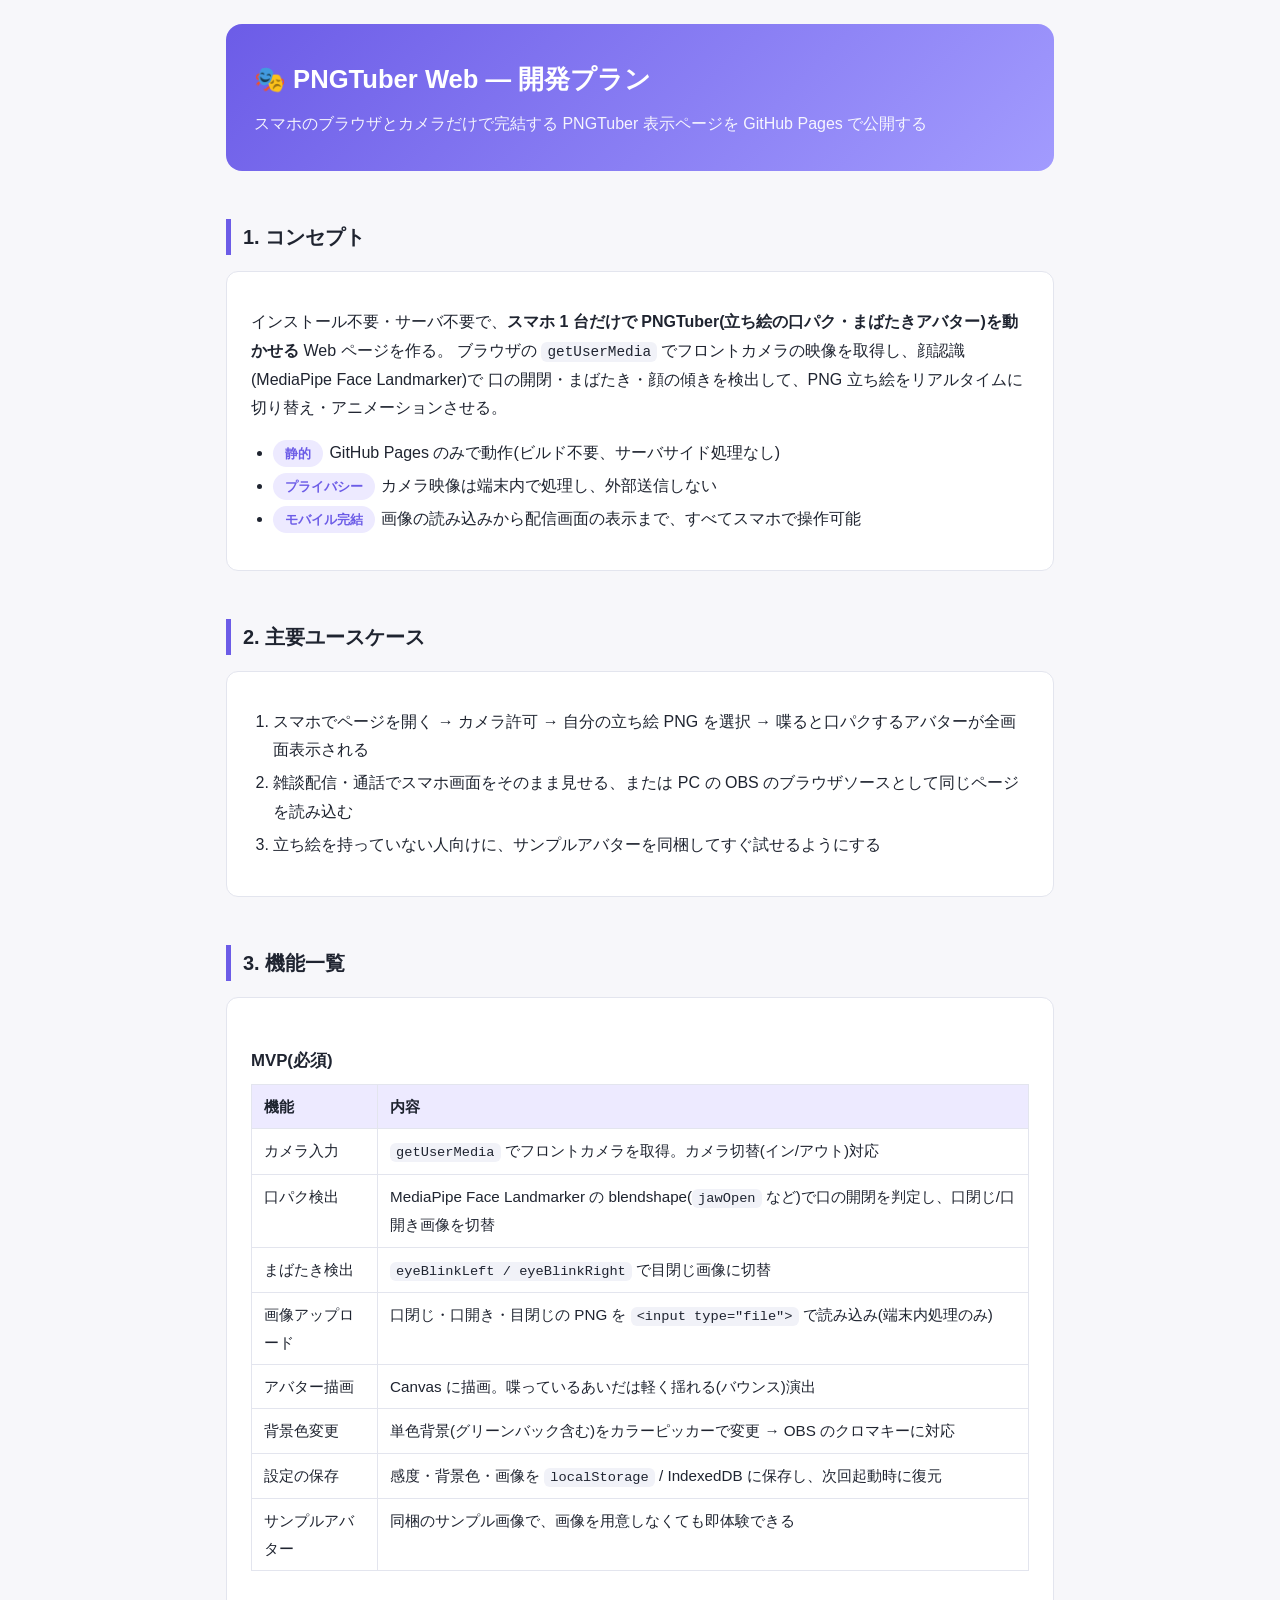
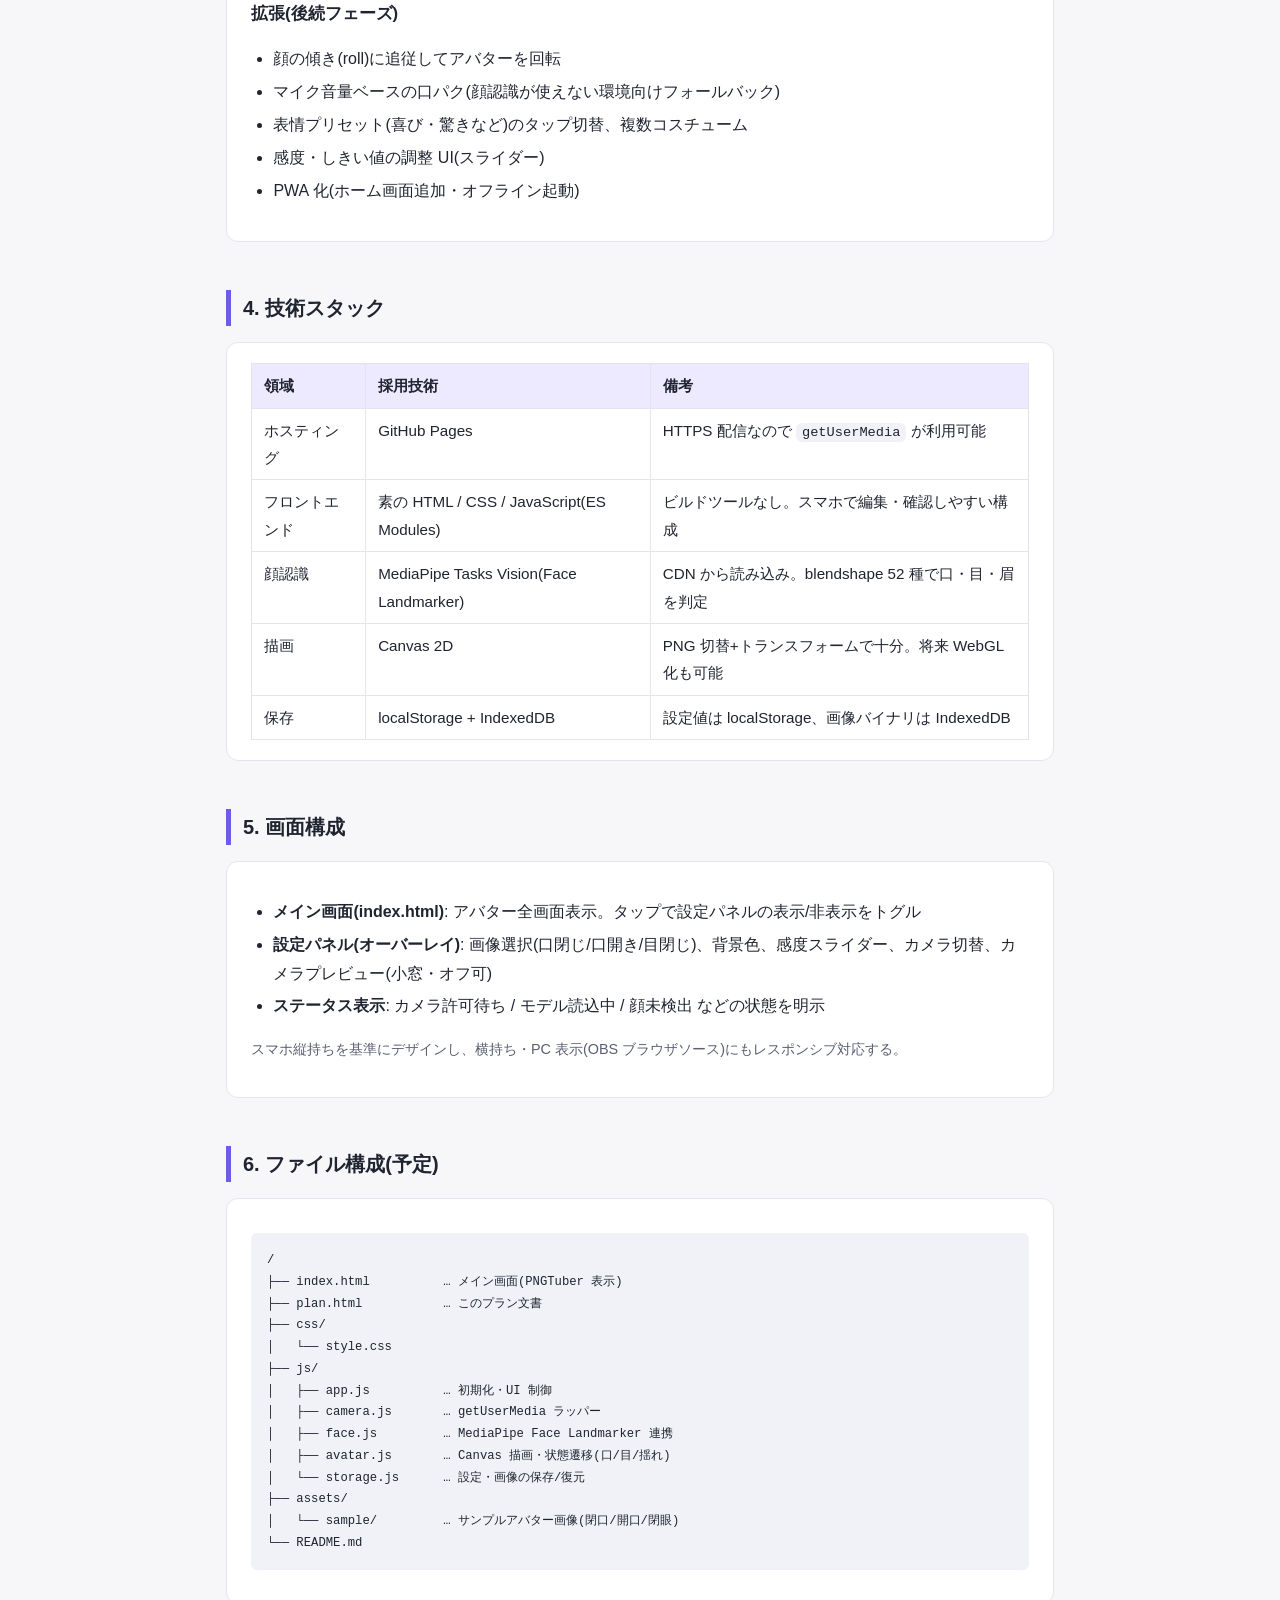
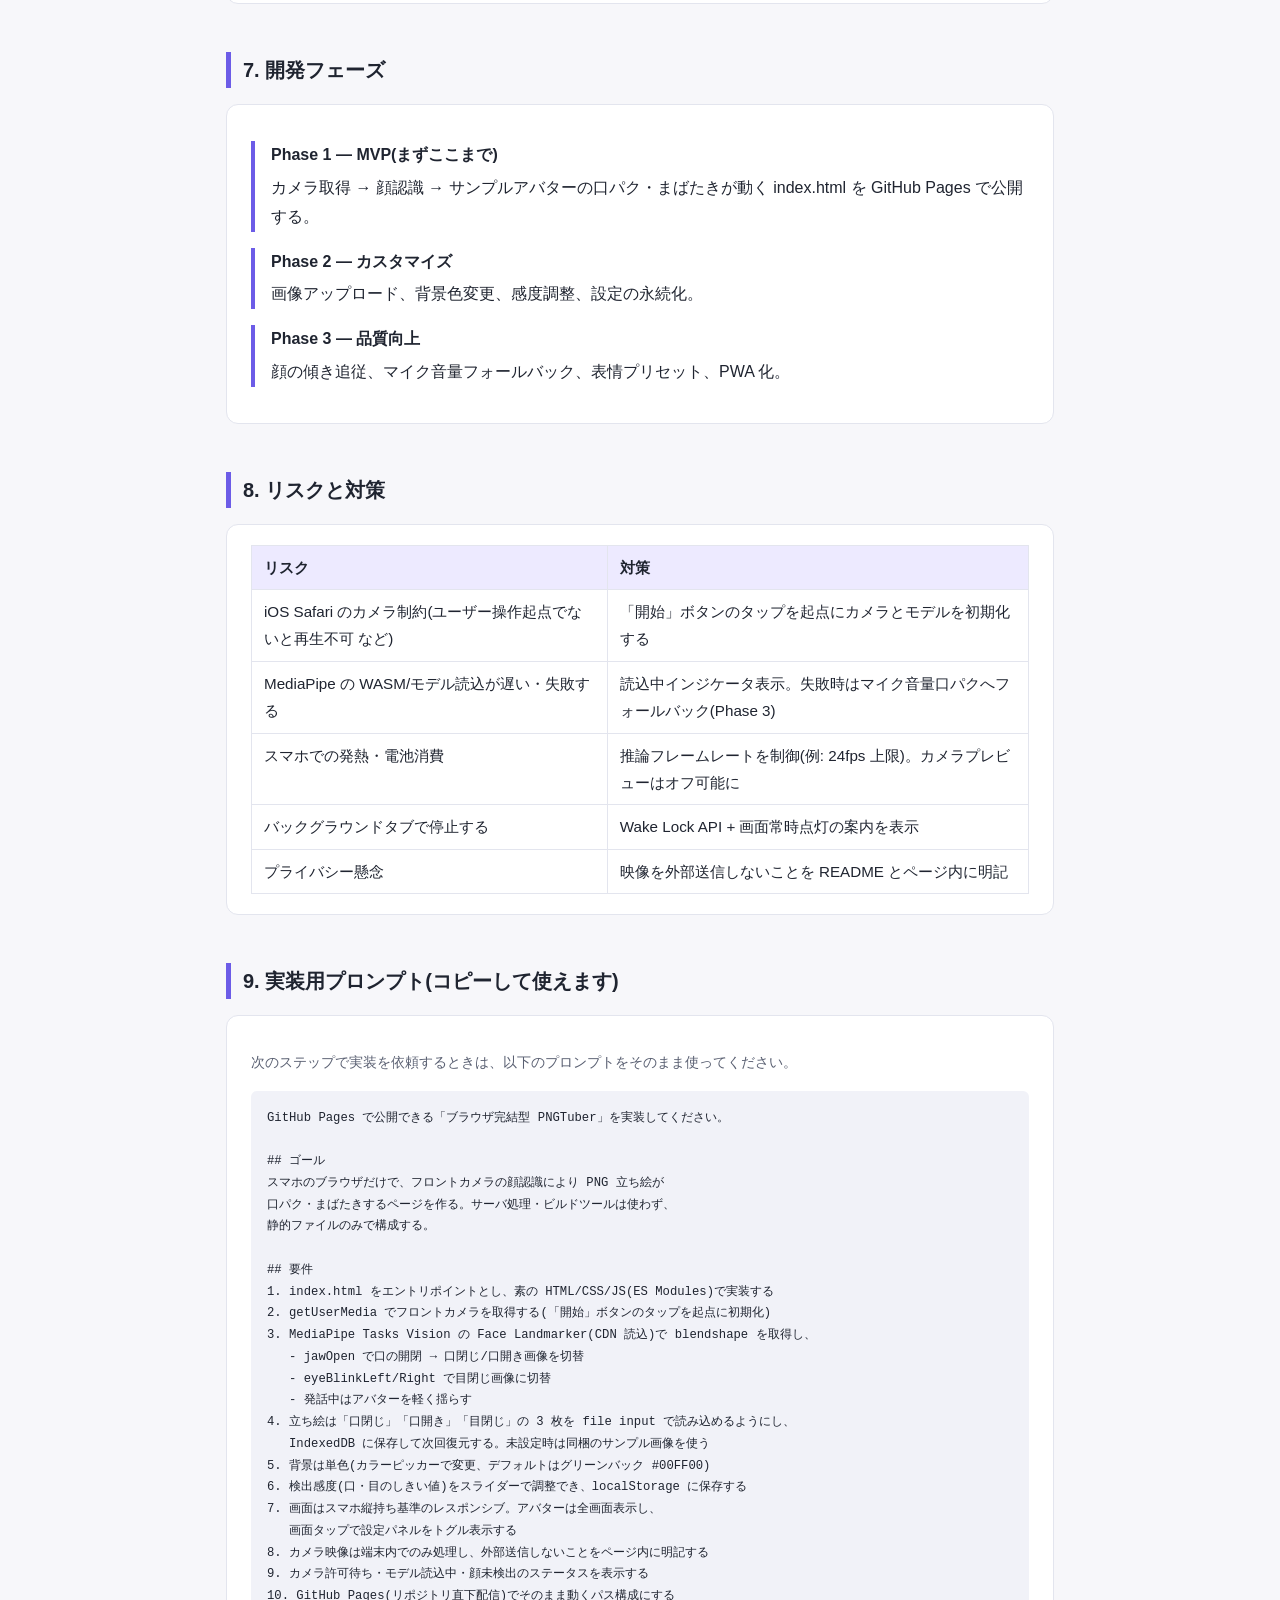
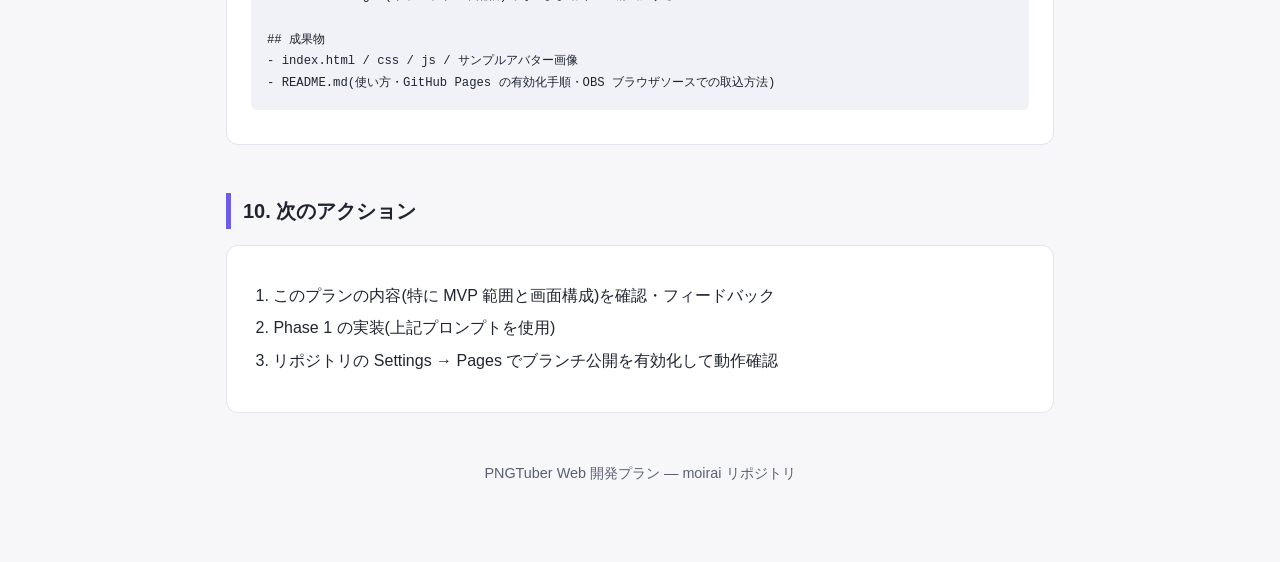
==== plan.html @ 381e3441 "Add development plan for browser-based PNGTuber page スマホのブラウザとカメラだけで動作する PNGTuber を GitHub Pages で 公" ====
<!DOCTYPE html>
<html lang="ja">
<head>
<meta charset="UTF-8">
<meta name="viewport" content="width=device-width, initial-scale=1.0">
<title>PNGTuber Web — 開発プラン</title>
<style>
  :root {
    --bg: #f7f7fa;
    --card: #ffffff;
    --ink: #1f2430;
    --sub: #5a6072;
    --accent: #6c5ce7;
    --accent-soft: #edeaff;
    --border: #e3e5ee;
    --code-bg: #f1f2f8;
  }
  @media (prefers-color-scheme: dark) {
    :root {
      --bg: #14161d;
      --card: #1d2029;
      --ink: #e8eaf2;
      --sub: #a0a6ba;
      --accent: #8f82f5;
      --accent-soft: #2a2745;
      --border: #2c3040;
      --code-bg: #262a38;
    }
  }
  * { box-sizing: border-box; }
  body {
    margin: 0;
    font-family: "Hiragino Kaku Gothic ProN", "Noto Sans JP", "Yu Gothic", sans-serif;
    background: var(--bg);
    color: var(--ink);
    line-height: 1.8;
  }
  .wrap { max-width: 860px; margin: 0 auto; padding: 24px 16px 80px; }
  header.hero {
    background: linear-gradient(135deg, var(--accent), #a29bfe);
    color: #fff;
    border-radius: 16px;
    padding: 32px 28px;
    margin-bottom: 32px;
  }
  header.hero h1 { margin: 0 0 8px; font-size: 1.6rem; }
  header.hero p { margin: 0; opacity: .92; }
  h2 {
    font-size: 1.25rem;
    border-left: 5px solid var(--accent);
    padding-left: 12px;
    margin: 48px 0 16px;
  }
  h3 { font-size: 1.05rem; margin: 28px 0 8px; }
  section.card {
    background: var(--card);
    border: 1px solid var(--border);
    border-radius: 12px;
    padding: 20px 24px;
    margin-bottom: 16px;
  }
  table { width: 100%; border-collapse: collapse; font-size: .95rem; }
  th, td { border: 1px solid var(--border); padding: 8px 12px; text-align: left; vertical-align: top; }
  th { background: var(--accent-soft); }
  .table-scroll { overflow-x: auto; }
  code, pre {
    font-family: "SFMono-Regular", Consolas, Menlo, monospace;
    background: var(--code-bg);
    border-radius: 6px;
  }
  code { padding: 2px 6px; font-size: .9em; }
  pre { padding: 16px; overflow-x: auto; line-height: 1.6; font-size: .85rem; }
  pre code { padding: 0; background: none; }
  ul, ol { padding-left: 1.4em; }
  li { margin: 4px 0; }
  .badge {
    display: inline-block;
    background: var(--accent-soft);
    color: var(--accent);
    border-radius: 999px;
    padding: 2px 12px;
    font-size: .8rem;
    font-weight: bold;
    margin-right: 6px;
  }
  .muted { color: var(--sub); font-size: .9rem; }
  .phase { border-left: 4px solid var(--accent); padding-left: 16px; margin: 16px 0; }
  .phase strong { display: block; margin-bottom: 4px; }
  .tree { white-space: pre; }
</style>
</head>
<body>
<div class="wrap">

<header class="hero">
  <h1>🎭 PNGTuber Web — 開発プラン</h1>
  <p>スマホのブラウザとカメラだけで完結する PNGTuber 表示ページを GitHub Pages で公開する</p>
</header>

<h2>1. コンセプト</h2>
<section class="card">
  <p>
    インストール不要・サーバ不要で、<strong>スマホ 1 台だけで PNGTuber(立ち絵の口パク・まばたきアバター)を動かせる</strong> Web ページを作る。
    ブラウザの <code>getUserMedia</code> でフロントカメラの映像を取得し、顔認識(MediaPipe Face Landmarker)で
    口の開閉・まばたき・顔の傾きを検出して、PNG 立ち絵をリアルタイムに切り替え・アニメーションさせる。
  </p>
  <ul>
    <li><span class="badge">静的</span>GitHub Pages のみで動作(ビルド不要、サーバサイド処理なし)</li>
    <li><span class="badge">プライバシー</span>カメラ映像は端末内で処理し、外部送信しない</li>
    <li><span class="badge">モバイル完結</span>画像の読み込みから配信画面の表示まで、すべてスマホで操作可能</li>
  </ul>
</section>

<h2>2. 主要ユースケース</h2>
<section class="card">
  <ol>
    <li>スマホでページを開く → カメラ許可 → 自分の立ち絵 PNG を選択 → 喋ると口パクするアバターが全画面表示される</li>
    <li>雑談配信・通話でスマホ画面をそのまま見せる、または PC の OBS のブラウザソースとして同じページを読み込む</li>
    <li>立ち絵を持っていない人向けに、サンプルアバターを同梱してすぐ試せるようにする</li>
  </ol>
</section>

<h2>3. 機能一覧</h2>
<section class="card">
  <h3>MVP(必須)</h3>
  <div class="table-scroll">
  <table>
    <tr><th>機能</th><th>内容</th></tr>
    <tr><td>カメラ入力</td><td><code>getUserMedia</code> でフロントカメラを取得。カメラ切替(イン/アウト)対応</td></tr>
    <tr><td>口パク検出</td><td>MediaPipe Face Landmarker の blendshape(<code>jawOpen</code> など)で口の開閉を判定し、口閉じ/口開き画像を切替</td></tr>
    <tr><td>まばたき検出</td><td><code>eyeBlinkLeft / eyeBlinkRight</code> で目閉じ画像に切替</td></tr>
    <tr><td>画像アップロード</td><td>口閉じ・口開き・目閉じの PNG を <code>&lt;input type="file"&gt;</code> で読み込み(端末内処理のみ)</td></tr>
    <tr><td>アバター描画</td><td>Canvas に描画。喋っているあいだは軽く揺れる(バウンス)演出</td></tr>
    <tr><td>背景色変更</td><td>単色背景(グリーンバック含む)をカラーピッカーで変更 → OBS のクロマキーに対応</td></tr>
    <tr><td>設定の保存</td><td>感度・背景色・画像を <code>localStorage</code> / IndexedDB に保存し、次回起動時に復元</td></tr>
    <tr><td>サンプルアバター</td><td>同梱のサンプル画像で、画像を用意しなくても即体験できる</td></tr>
  </table>
  </div>

  <h3>拡張(後続フェーズ)</h3>
  <ul>
    <li>顔の傾き(roll)に追従してアバターを回転</li>
    <li>マイク音量ベースの口パク(顔認識が使えない環境向けフォールバック)</li>
    <li>表情プリセット(喜び・驚きなど)のタップ切替、複数コスチューム</li>
    <li>感度・しきい値の調整 UI(スライダー)</li>
    <li>PWA 化(ホーム画面追加・オフライン起動)</li>
  </ul>
</section>

<h2>4. 技術スタック</h2>
<section class="card">
  <div class="table-scroll">
  <table>
    <tr><th>領域</th><th>採用技術</th><th>備考</th></tr>
    <tr><td>ホスティング</td><td>GitHub Pages</td><td>HTTPS 配信なので <code>getUserMedia</code> が利用可能</td></tr>
    <tr><td>フロントエンド</td><td>素の HTML / CSS / JavaScript(ES Modules)</td><td>ビルドツールなし。スマホで編集・確認しやすい構成</td></tr>
    <tr><td>顔認識</td><td>MediaPipe Tasks Vision(Face Landmarker)</td><td>CDN から読み込み。blendshape 52 種で口・目・眉を判定</td></tr>
    <tr><td>描画</td><td>Canvas 2D</td><td>PNG 切替+トランスフォームで十分。将来 WebGL 化も可能</td></tr>
    <tr><td>保存</td><td>localStorage + IndexedDB</td><td>設定値は localStorage、画像バイナリは IndexedDB</td></tr>
  </table>
  </div>
</section>

<h2>5. 画面構成</h2>
<section class="card">
  <ul>
    <li><strong>メイン画面(index.html)</strong>: アバター全画面表示。タップで設定パネルの表示/非表示をトグル</li>
    <li><strong>設定パネル(オーバーレイ)</strong>: 画像選択(口閉じ/口開き/目閉じ)、背景色、感度スライダー、カメラ切替、カメラプレビュー(小窓・オフ可)</li>
    <li><strong>ステータス表示</strong>: カメラ許可待ち / モデル読込中 / 顔未検出 などの状態を明示</li>
  </ul>
  <p class="muted">スマホ縦持ちを基準にデザインし、横持ち・PC 表示(OBS ブラウザソース)にもレスポンシブ対応する。</p>
</section>

<h2>6. ファイル構成(予定)</h2>
<section class="card">
  <pre class="tree"><code>/
├── index.html          … メイン画面(PNGTuber 表示)
├── plan.html           … このプラン文書
├── css/
│   └── style.css
├── js/
│   ├── app.js          … 初期化・UI 制御
│   ├── camera.js       … getUserMedia ラッパー
│   ├── face.js         … MediaPipe Face Landmarker 連携
│   ├── avatar.js       … Canvas 描画・状態遷移(口/目/揺れ)
│   └── storage.js      … 設定・画像の保存/復元
├── assets/
│   └── sample/         … サンプルアバター画像(閉口/開口/閉眼)
└── README.md
</code></pre>
</section>

<h2>7. 開発フェーズ</h2>
<section class="card">
  <div class="phase">
    <strong>Phase 1 — MVP(まずここまで)</strong>
    カメラ取得 → 顔認識 → サンプルアバターの口パク・まばたきが動く index.html を GitHub Pages で公開する。
  </div>
  <div class="phase">
    <strong>Phase 2 — カスタマイズ</strong>
    画像アップロード、背景色変更、感度調整、設定の永続化。
  </div>
  <div class="phase">
    <strong>Phase 3 — 品質向上</strong>
    顔の傾き追従、マイク音量フォールバック、表情プリセット、PWA 化。
  </div>
</section>

<h2>8. リスクと対策</h2>
<section class="card">
  <div class="table-scroll">
  <table>
    <tr><th>リスク</th><th>対策</th></tr>
    <tr><td>iOS Safari のカメラ制約(ユーザー操作起点でないと再生不可 など)</td><td>「開始」ボタンのタップを起点にカメラとモデルを初期化する</td></tr>
    <tr><td>MediaPipe の WASM/モデル読込が遅い・失敗する</td><td>読込中インジケータ表示。失敗時はマイク音量口パクへフォールバック(Phase 3)</td></tr>
    <tr><td>スマホでの発熱・電池消費</td><td>推論フレームレートを制御(例: 24fps 上限)。カメラプレビューはオフ可能に</td></tr>
    <tr><td>バックグラウンドタブで停止する</td><td>Wake Lock API + 画面常時点灯の案内を表示</td></tr>
    <tr><td>プライバシー懸念</td><td>映像を外部送信しないことを README とページ内に明記</td></tr>
  </table>
  </div>
</section>

<h2>9. 実装用プロンプト(コピーして使えます)</h2>
<section class="card">
  <p class="muted">次のステップで実装を依頼するときは、以下のプロンプトをそのまま使ってください。</p>
  <pre><code>GitHub Pages で公開できる「ブラウザ完結型 PNGTuber」を実装してください。

## ゴール
スマホのブラウザだけで、フロントカメラの顔認識により PNG 立ち絵が
口パク・まばたきするページを作る。サーバ処理・ビルドツールは使わず、
静的ファイルのみで構成する。

## 要件
1. index.html をエントリポイントとし、素の HTML/CSS/JS(ES Modules)で実装する
2. getUserMedia でフロントカメラを取得する(「開始」ボタンのタップを起点に初期化)
3. MediaPipe Tasks Vision の Face Landmarker(CDN 読込)で blendshape を取得し、
   - jawOpen で口の開閉 → 口閉じ/口開き画像を切替
   - eyeBlinkLeft/Right で目閉じ画像に切替
   - 発話中はアバターを軽く揺らす
4. 立ち絵は「口閉じ」「口開き」「目閉じ」の 3 枚を file input で読み込めるようにし、
   IndexedDB に保存して次回復元する。未設定時は同梱のサンプル画像を使う
5. 背景は単色(カラーピッカーで変更、デフォルトはグリーンバック #00FF00)
6. 検出感度(口・目のしきい値)をスライダーで調整でき、localStorage に保存する
7. 画面はスマホ縦持ち基準のレスポンシブ。アバターは全画面表示し、
   画面タップで設定パネルをトグル表示する
8. カメラ映像は端末内でのみ処理し、外部送信しないことをページ内に明記する
9. カメラ許可待ち・モデル読込中・顔未検出のステータスを表示する
10. GitHub Pages(リポジトリ直下配信)でそのまま動くパス構成にする

## 成果物
- index.html / css / js / サンプルアバター画像
- README.md(使い方・GitHub Pages の有効化手順・OBS ブラウザソースでの取込方法)
</code></pre>
</section>

<h2>10. 次のアクション</h2>
<section class="card">
  <ol>
    <li>このプランの内容(特に MVP 範囲と画面構成)を確認・フィードバック</li>
    <li>Phase 1 の実装(上記プロンプトを使用)</li>
    <li>リポジトリの Settings → Pages でブランチ公開を有効化して動作確認</li>
  </ol>
</section>

<footer class="muted" style="margin-top:48px; text-align:center;">
  PNGTuber Web 開発プラン — moirai リポジトリ
</footer>

</div>
</body>
</html>
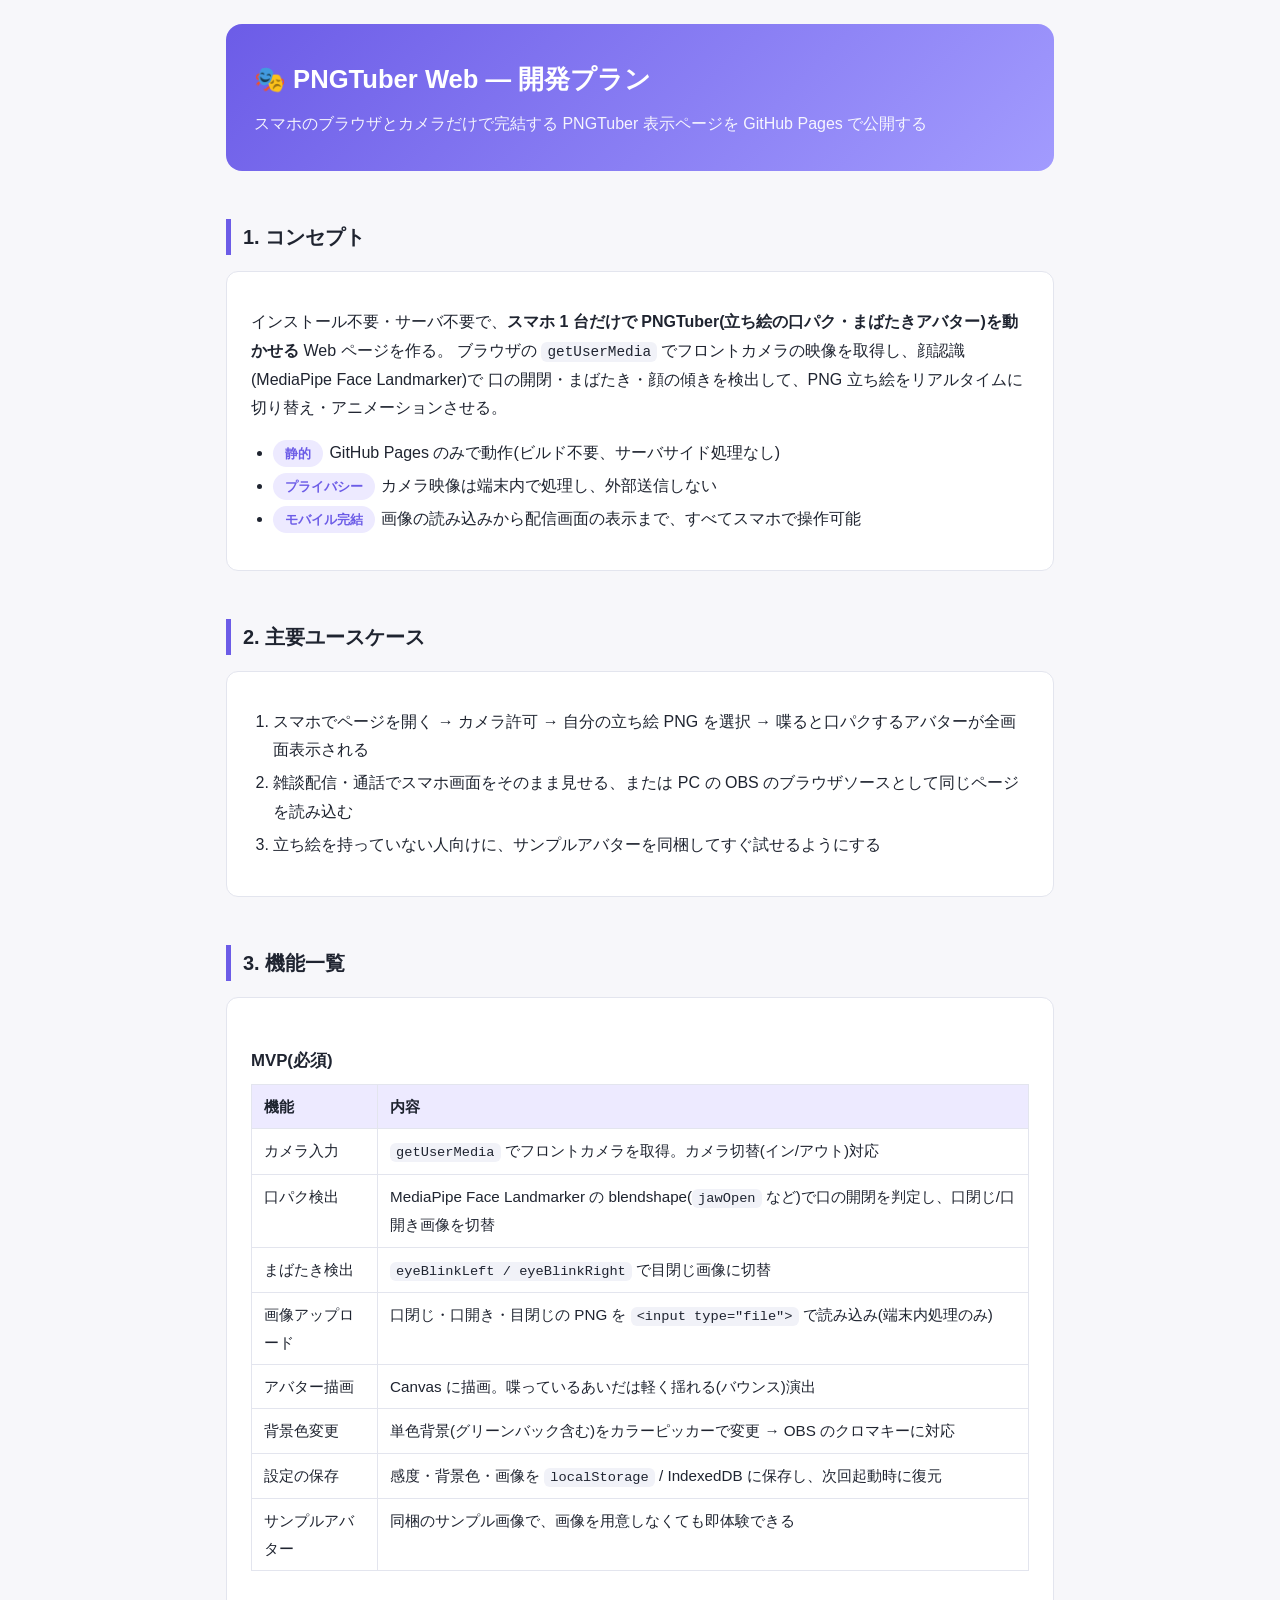
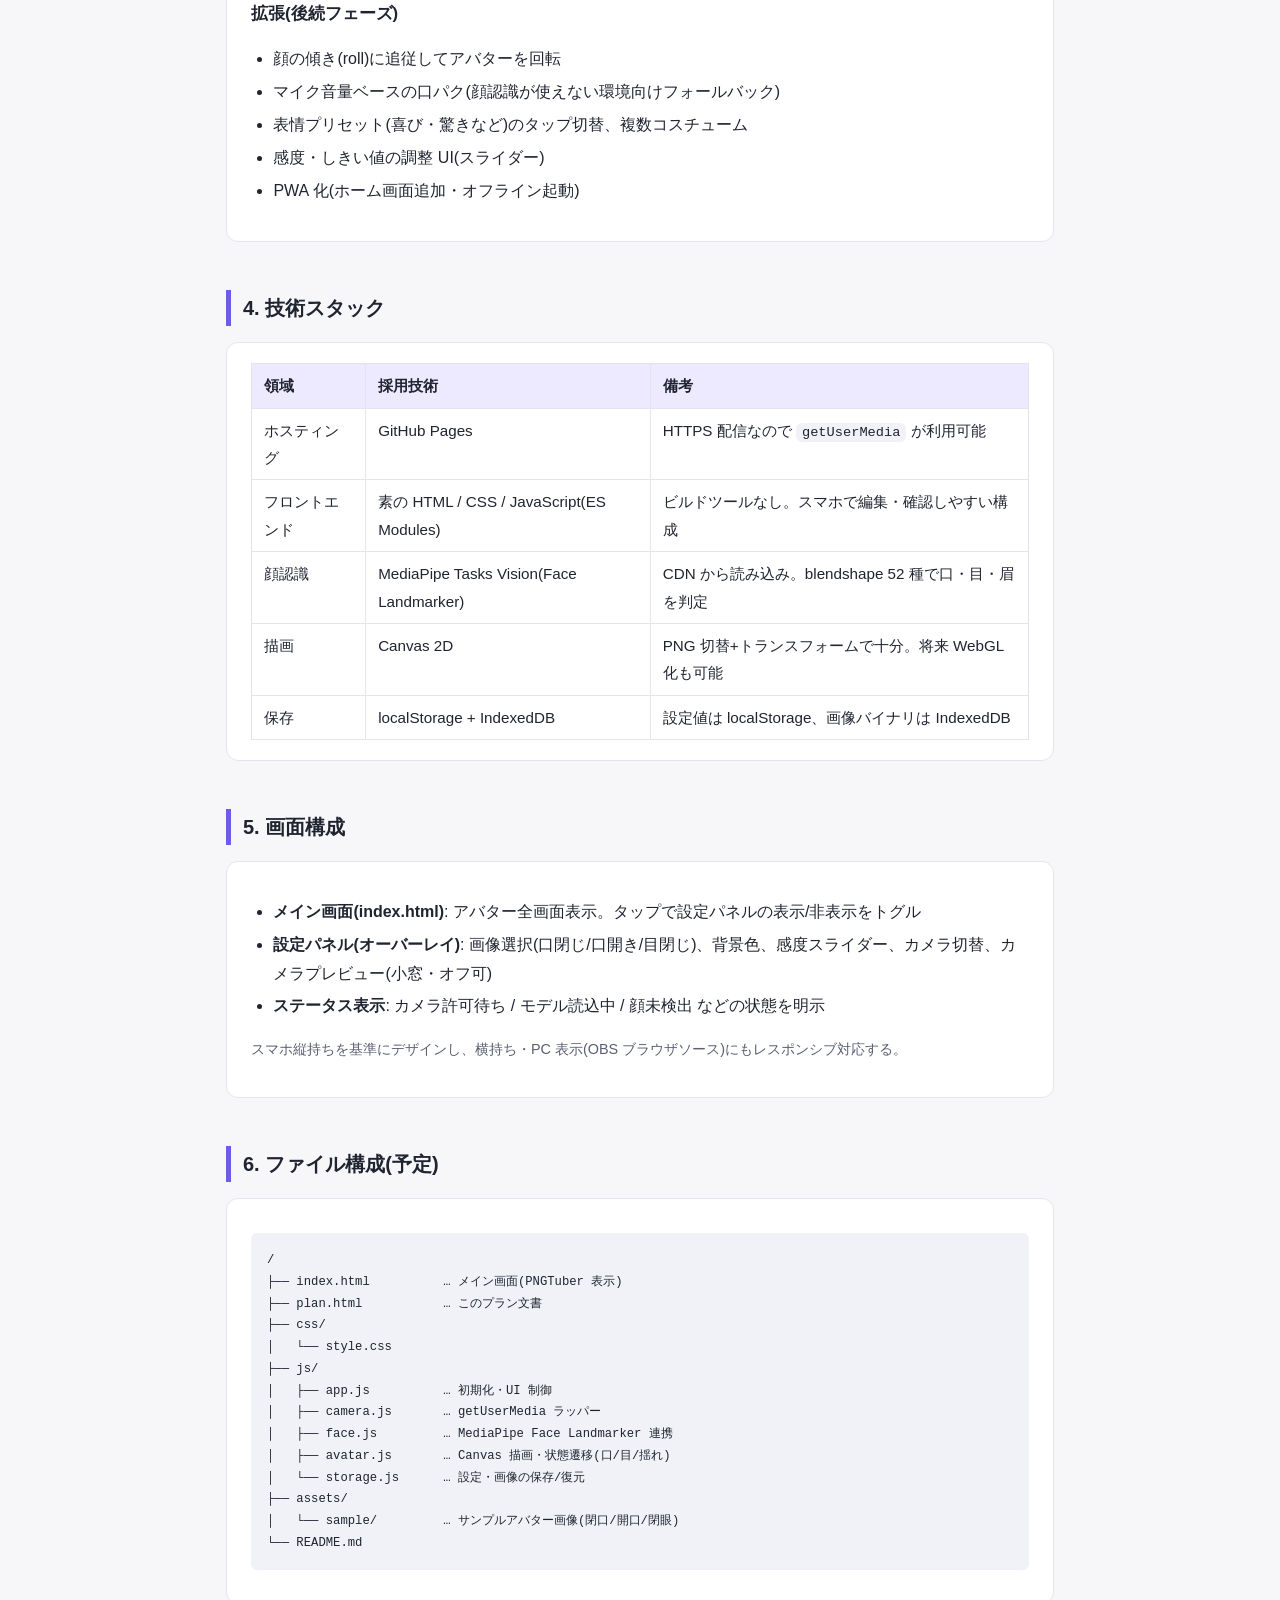
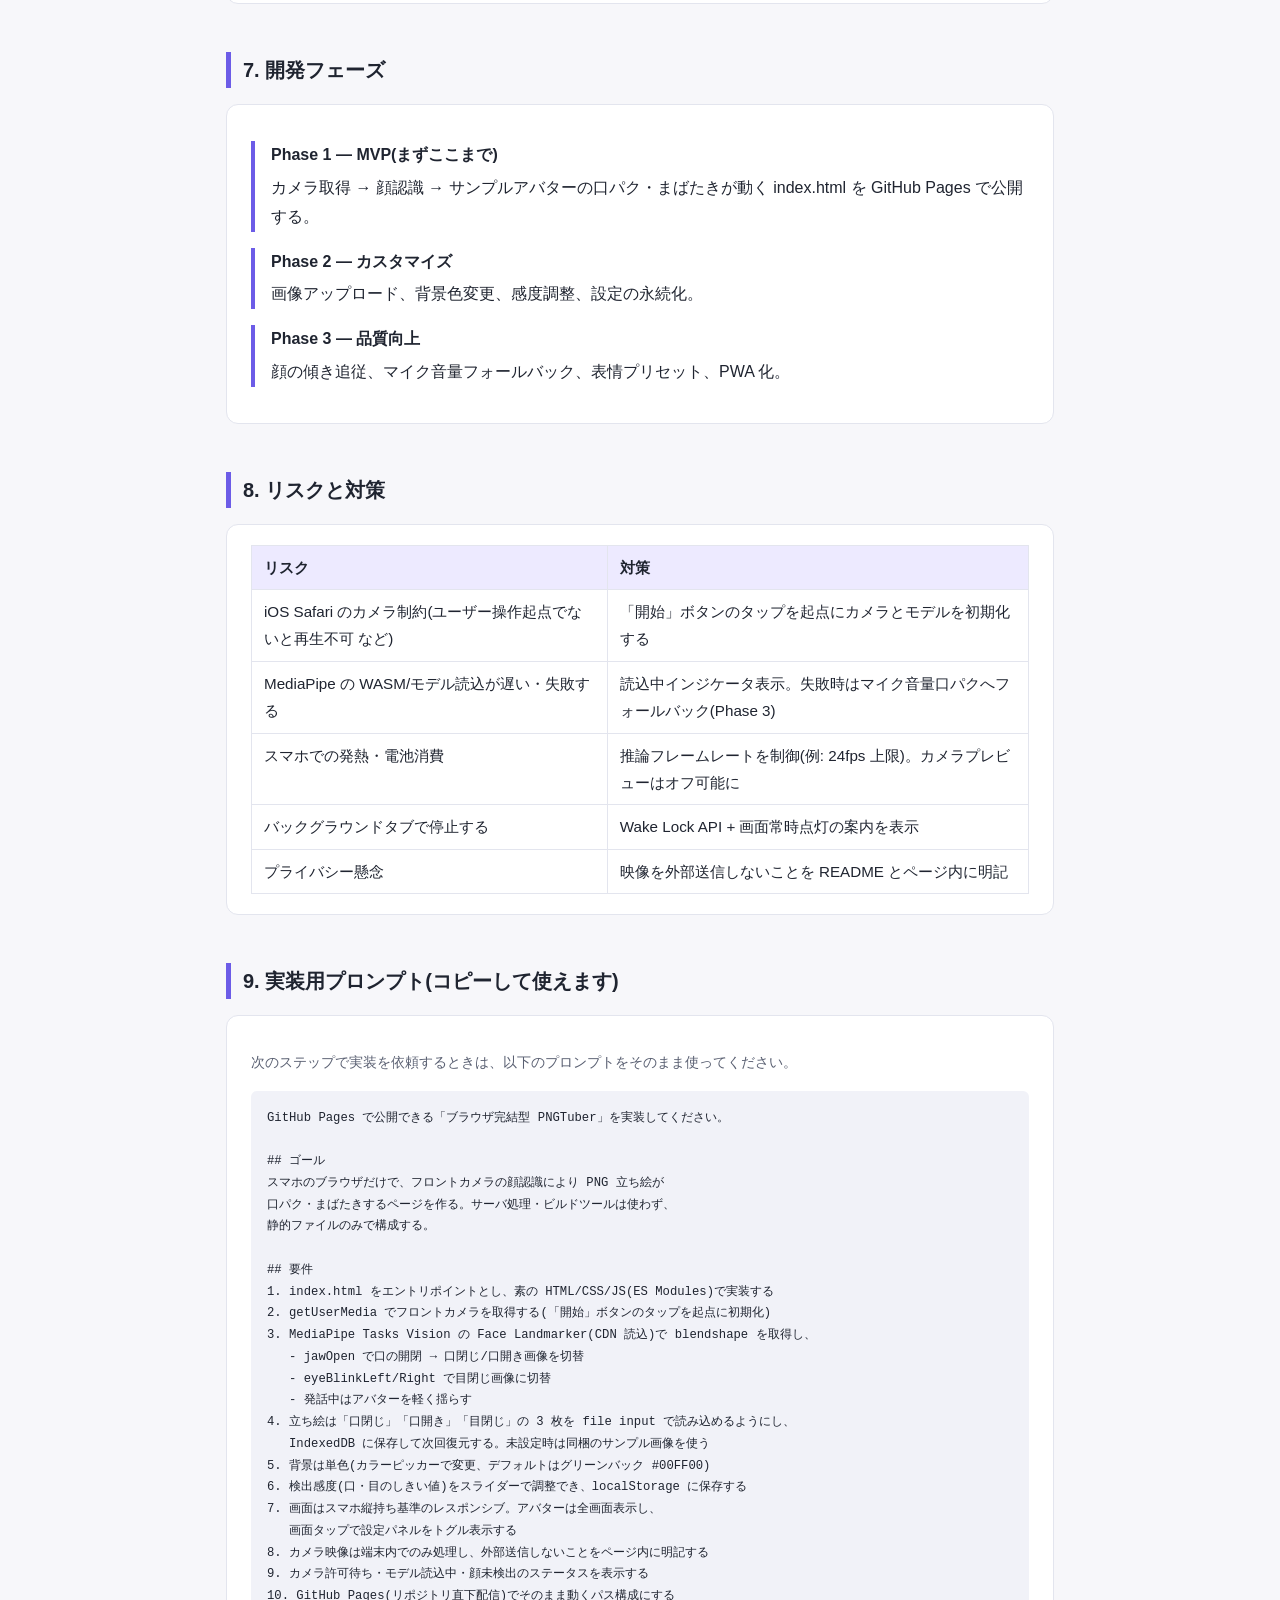
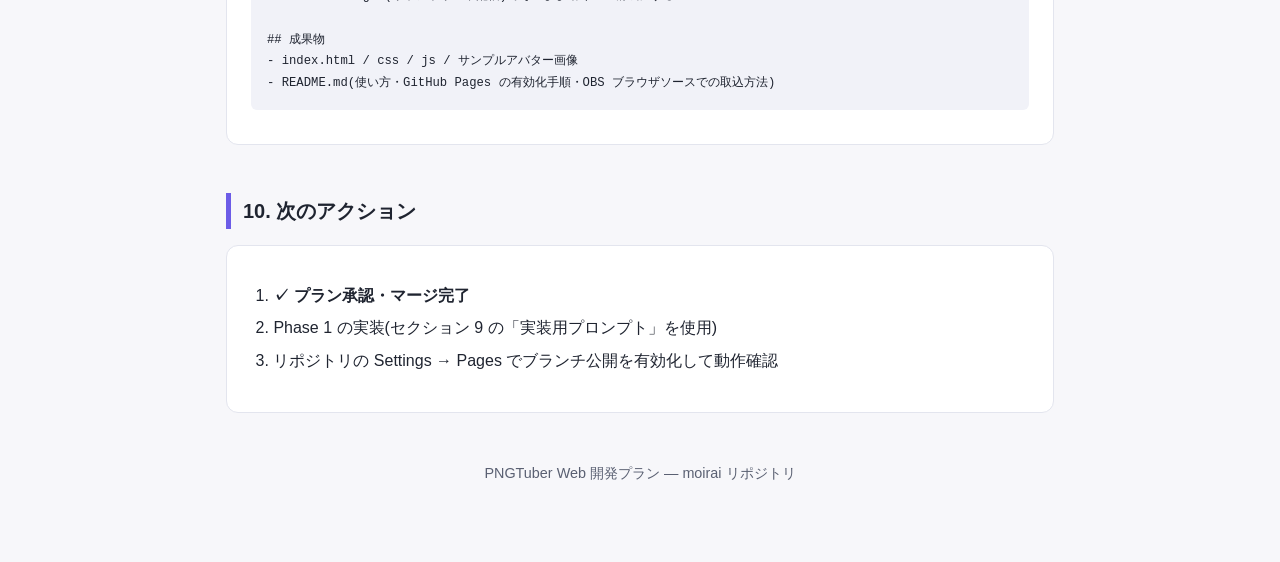
==== commit af9104e0: "Mark plan as approved and merged" ====
--- a/plan.html
+++ b/plan.html
@@ -256,8 +256,8 @@
 <h2>10. 次のアクション</h2>
 <section class="card">
   <ol>
-    <li>このプランの内容(特に MVP 範囲と画面構成)を確認・フィードバック</li>
-    <li>Phase 1 の実装(上記プロンプトを使用)</li>
+    <li><strong>✓ プラン承認・マージ完了</strong></li>
+    <li>Phase 1 の実装(セクション 9 の「実装用プロンプト」を使用)</li>
     <li>リポジトリの Settings → Pages でブランチ公開を有効化して動作確認</li>
   </ol>
 </section>
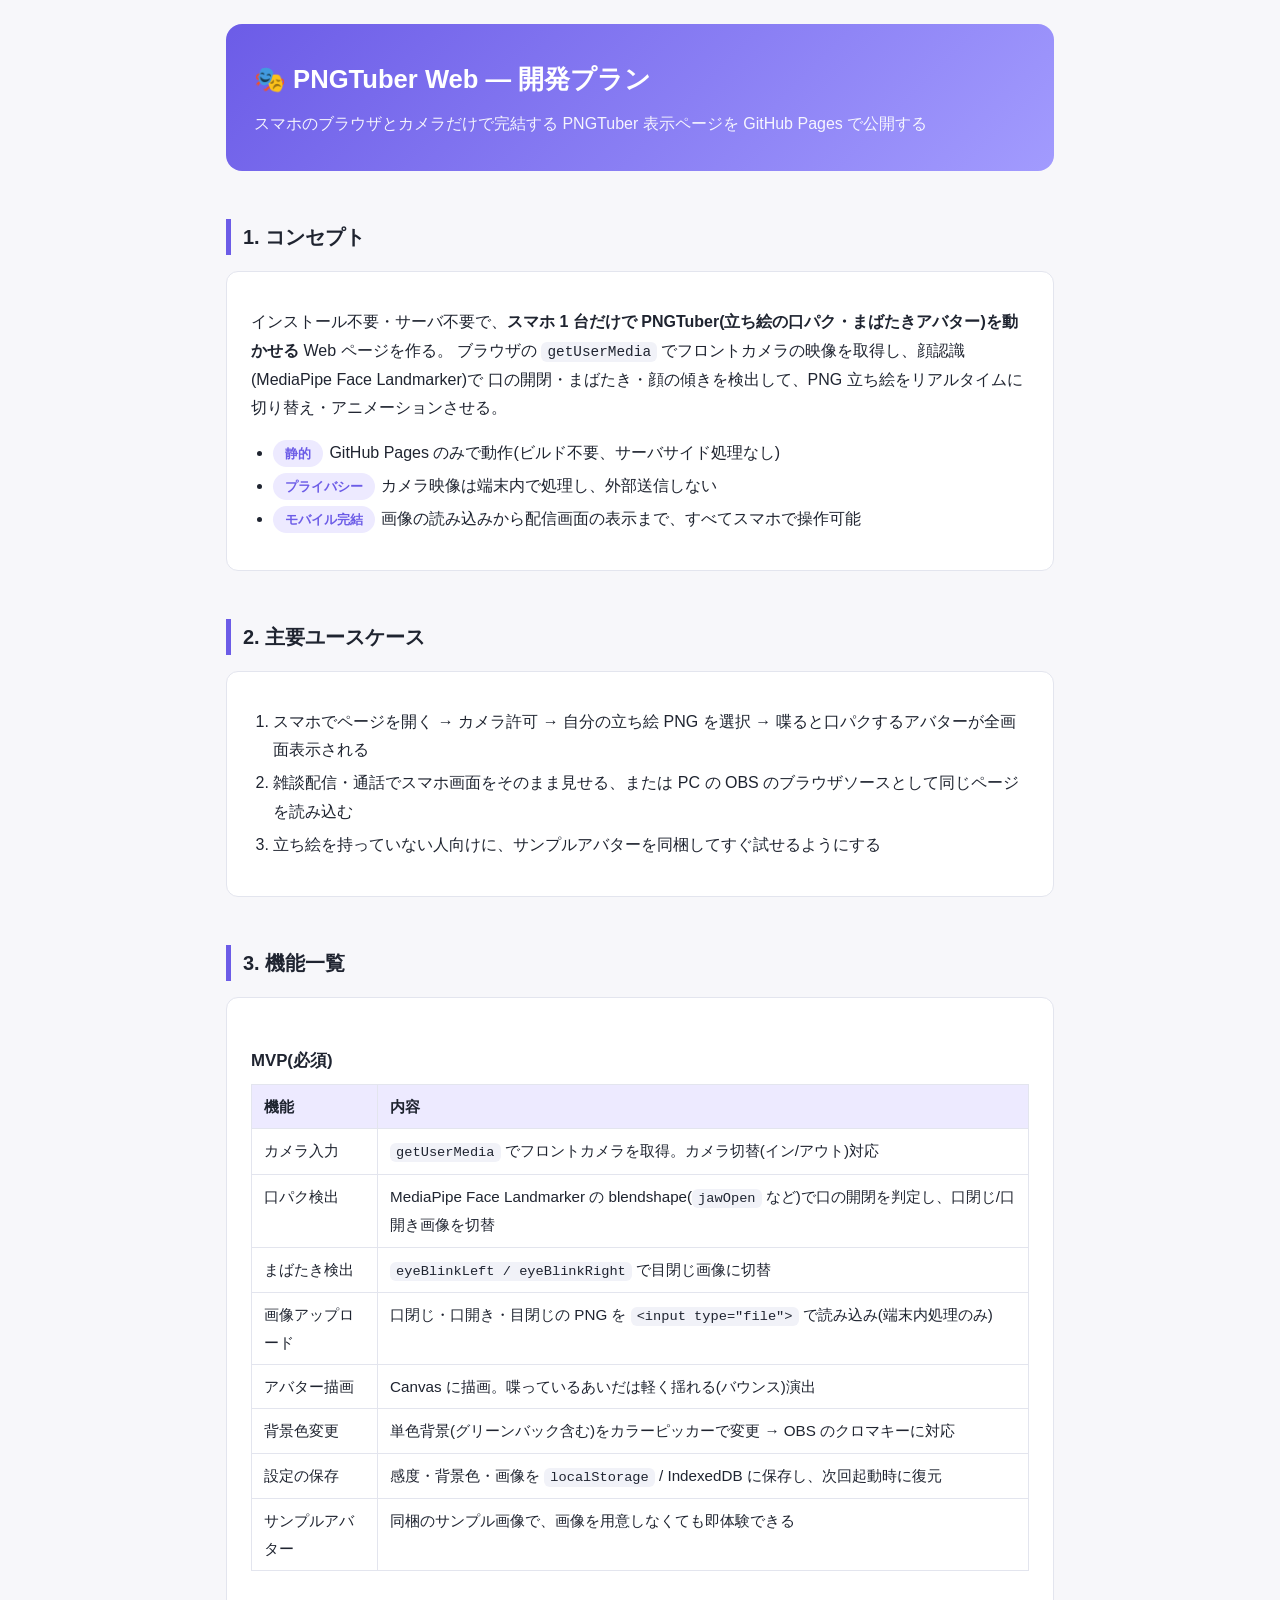
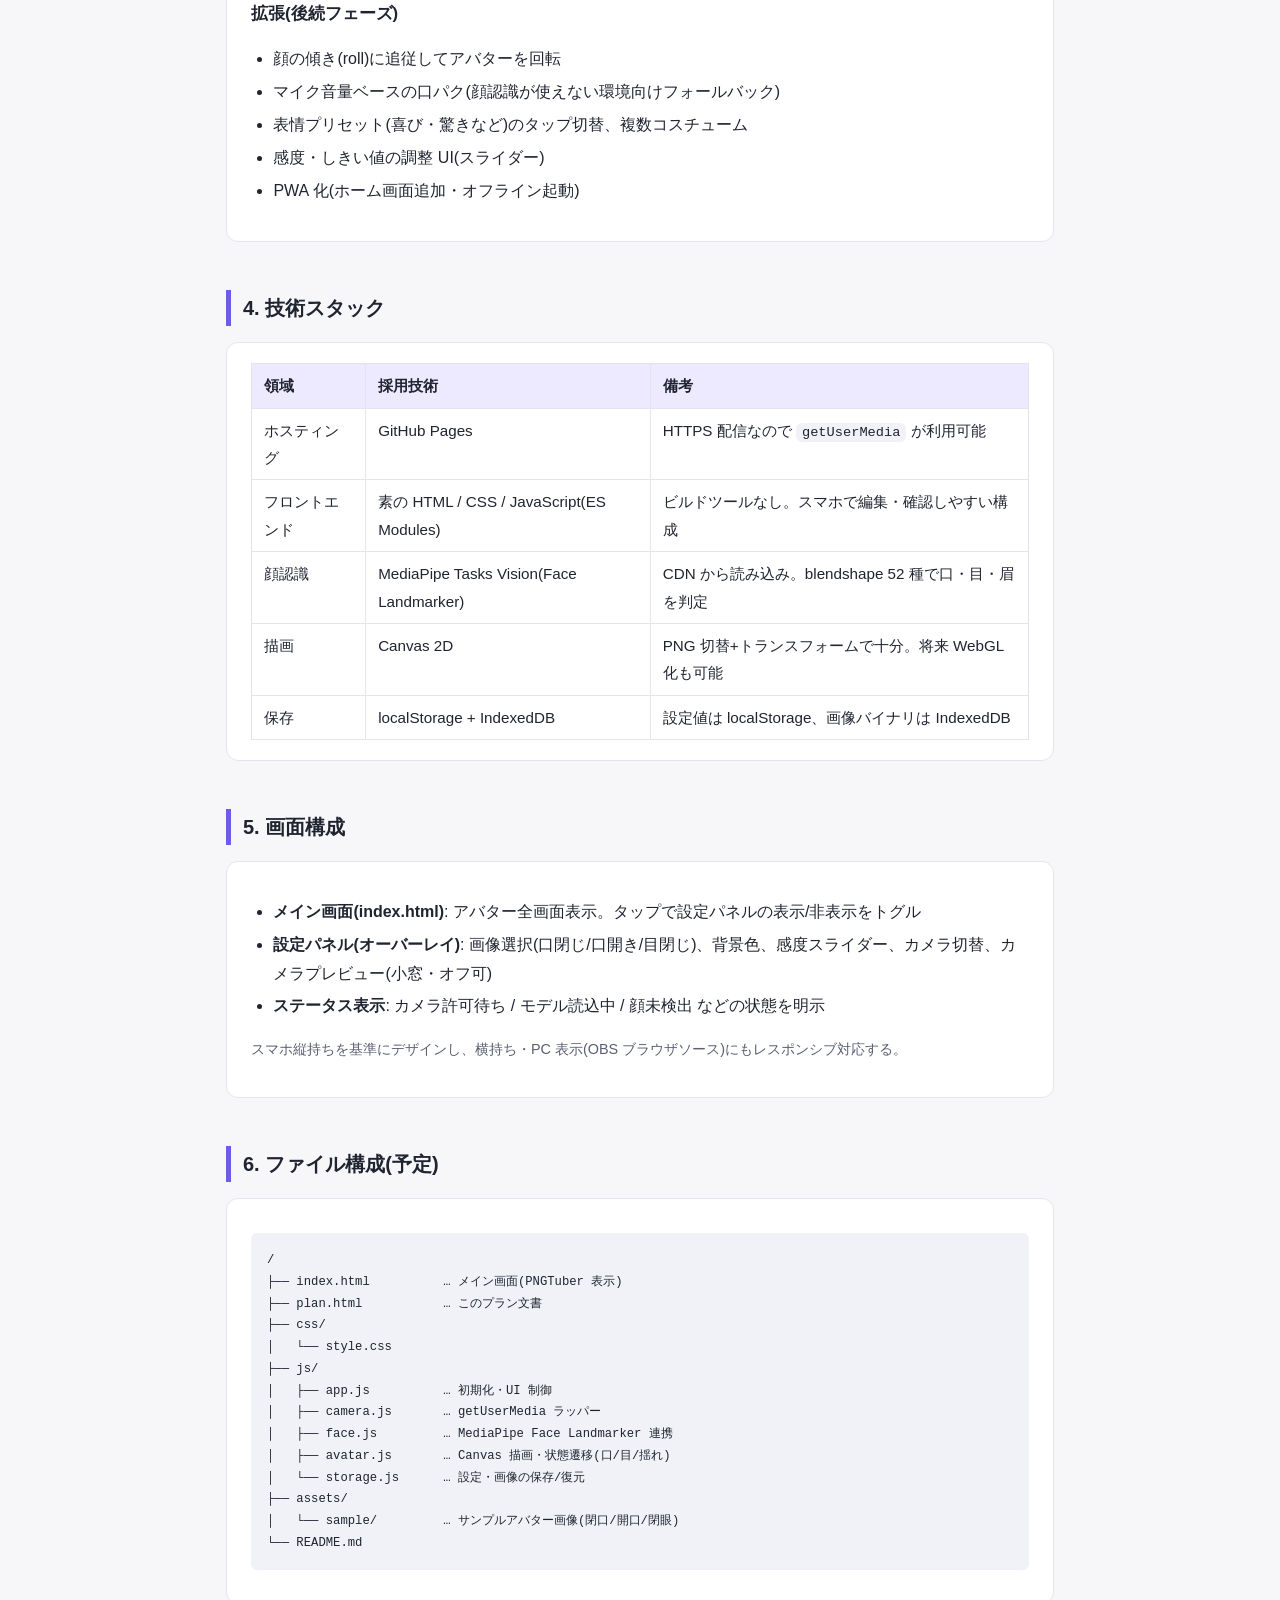
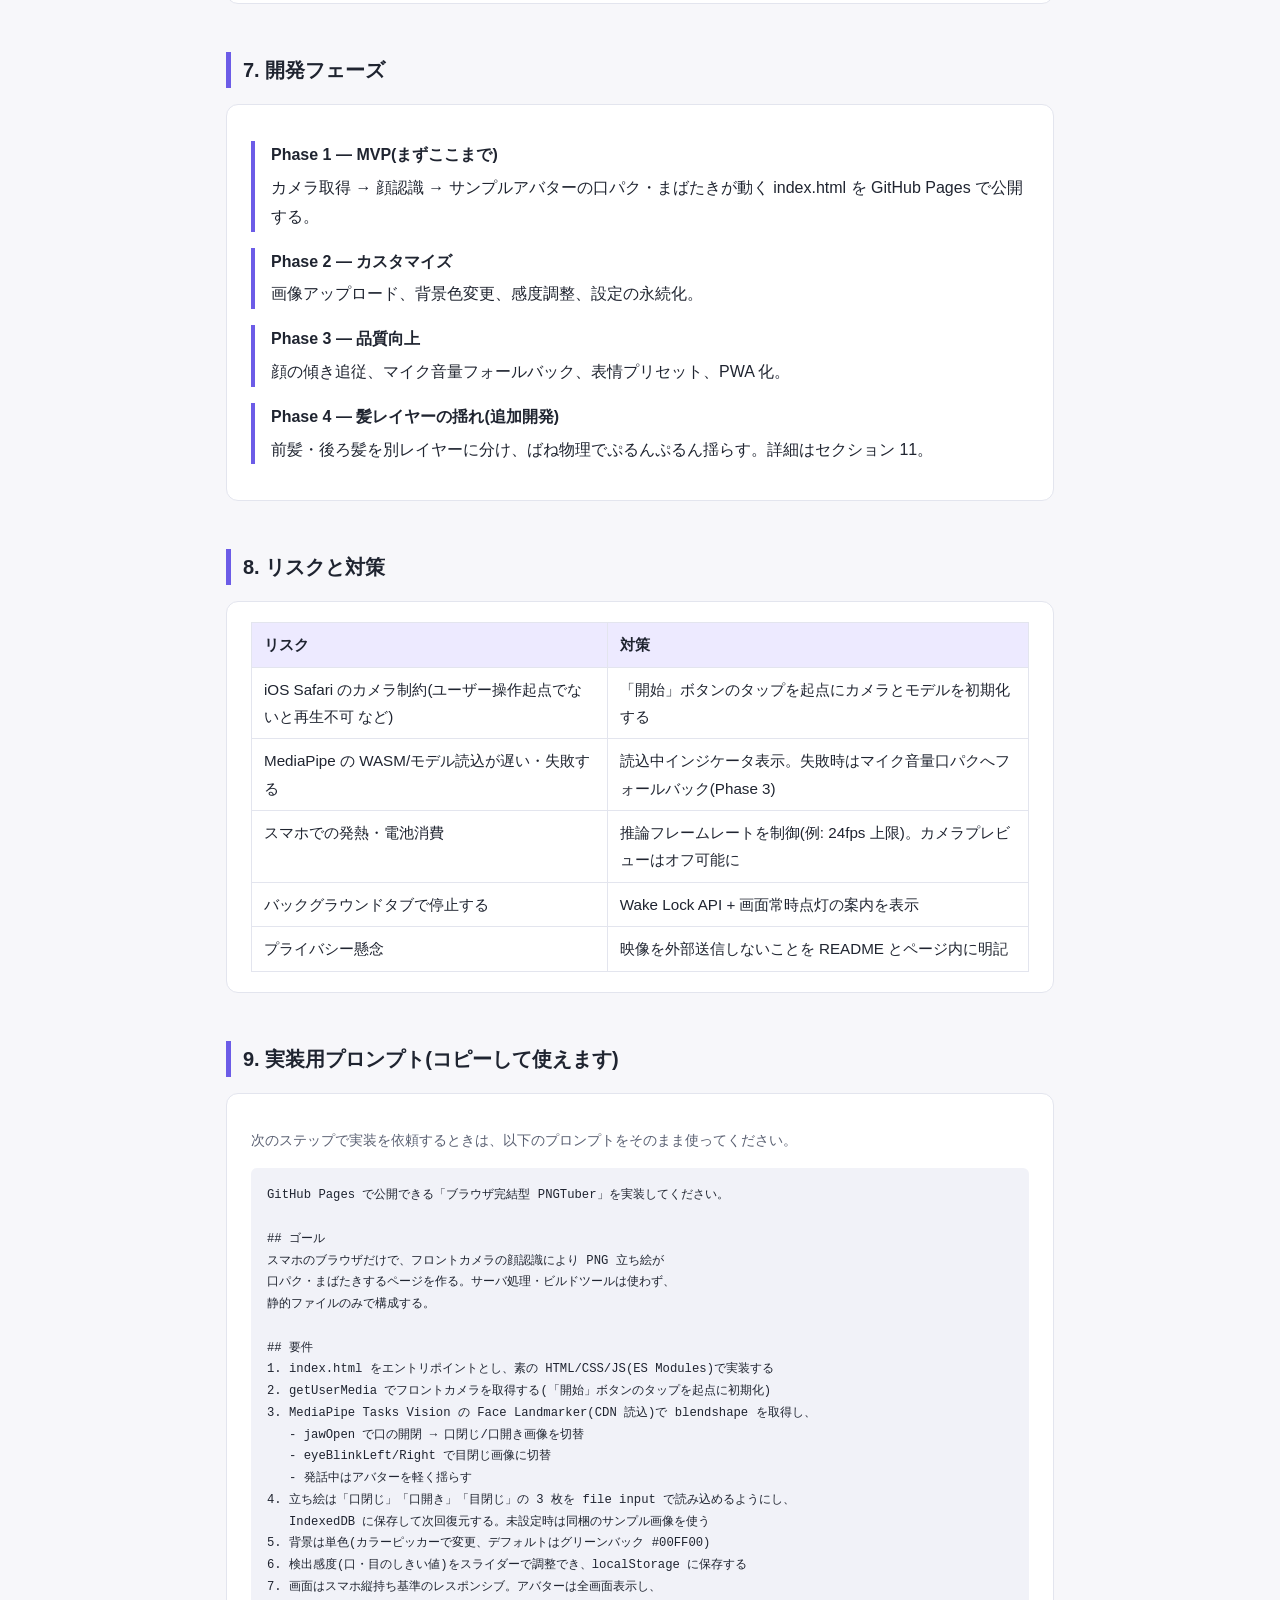
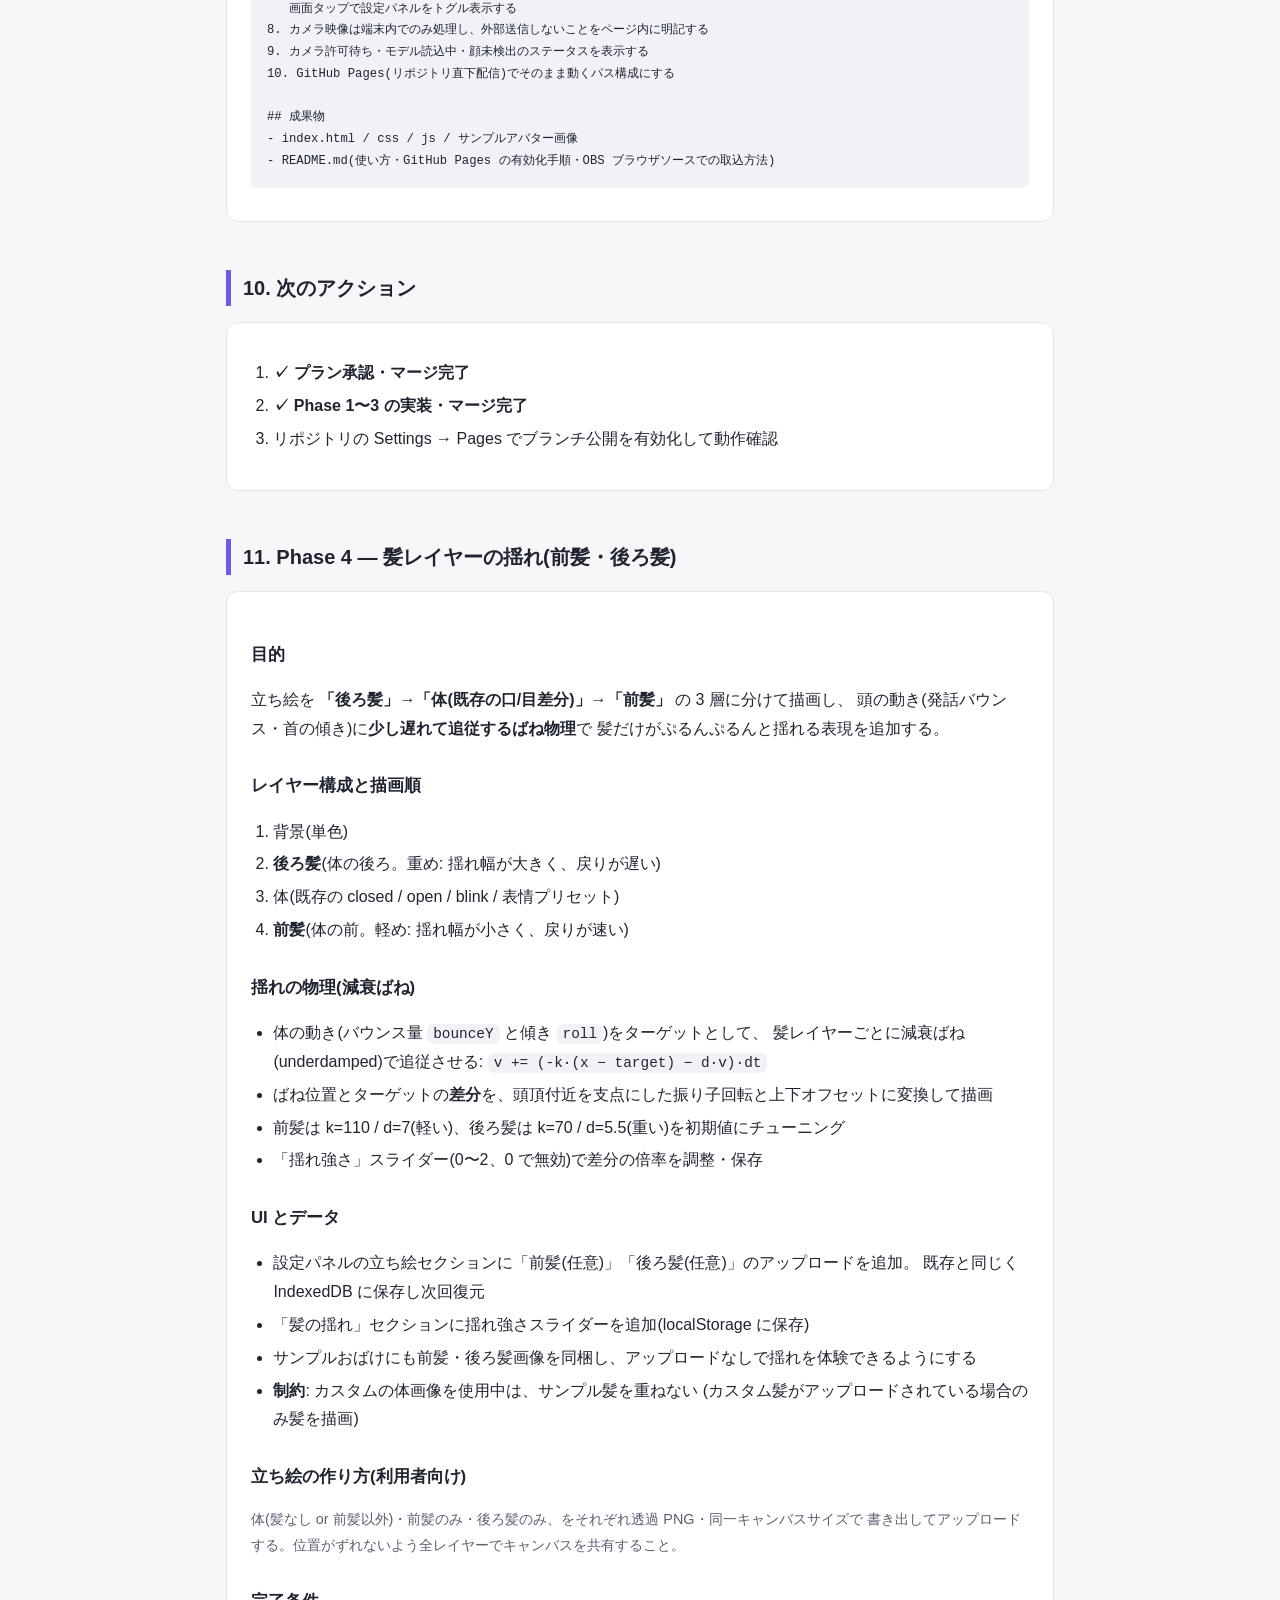
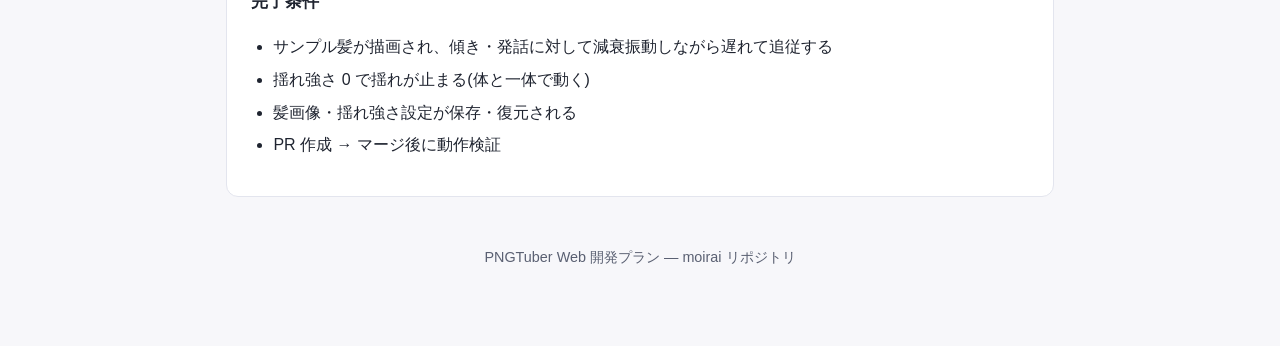
==== commit bcc73345: "Add Phase 4 plan: hair layer jiggle (front/back hair) 前髪・後ろ髪を別レイヤーに分け、減衰ばね物理でぷるんぷるん揺らす Phase 4 のプランを" ====
--- a/plan.html
+++ b/plan.html
@@ -204,6 +204,10 @@
     <strong>Phase 3 — 品質向上</strong>
     顔の傾き追従、マイク音量フォールバック、表情プリセット、PWA 化。
   </div>
+  <div class="phase">
+    <strong>Phase 4 — 髪レイヤーの揺れ(追加開発)</strong>
+    前髪・後ろ髪を別レイヤーに分け、ばね物理でぷるんぷるん揺らす。詳細はセクション 11。
+  </div>
 </section>
 
 <h2>8. リスクと対策</h2>
@@ -257,9 +261,61 @@
 <section class="card">
   <ol>
     <li><strong>✓ プラン承認・マージ完了</strong></li>
-    <li>Phase 1 の実装(セクション 9 の「実装用プロンプト」を使用)</li>
+    <li><strong>✓ Phase 1〜3 の実装・マージ完了</strong></li>
     <li>リポジトリの Settings → Pages でブランチ公開を有効化して動作確認</li>
   </ol>
+</section>
+
+<h2>11. Phase 4 — 髪レイヤーの揺れ(前髪・後ろ髪)</h2>
+<section class="card">
+  <h3>目的</h3>
+  <p>
+    立ち絵を <strong>「後ろ髪」→「体(既存の口/目差分)」→「前髪」</strong> の 3 層に分けて描画し、
+    頭の動き(発話バウンス・首の傾き)に<strong>少し遅れて追従するばね物理</strong>で
+    髪だけがぷるんぷるんと揺れる表現を追加する。
+  </p>
+
+  <h3>レイヤー構成と描画順</h3>
+  <ol>
+    <li>背景(単色)</li>
+    <li><strong>後ろ髪</strong>(体の後ろ。重め: 揺れ幅が大きく、戻りが遅い)</li>
+    <li>体(既存の closed / open / blink / 表情プリセット)</li>
+    <li><strong>前髪</strong>(体の前。軽め: 揺れ幅が小さく、戻りが速い)</li>
+  </ol>
+
+  <h3>揺れの物理(減衰ばね)</h3>
+  <ul>
+    <li>体の動き(バウンス量 <code>bounceY</code> と傾き <code>roll</code>)をターゲットとして、
+        髪レイヤーごとに減衰ばね(underdamped)で追従させる:
+        <code>v += (-k·(x − target) − d·v)·dt</code></li>
+    <li>ばね位置とターゲットの<strong>差分</strong>を、頭頂付近を支点にした振り子回転と上下オフセットに変換して描画</li>
+    <li>前髪は k=110 / d=7(軽い)、後ろ髪は k=70 / d=5.5(重い)を初期値にチューニング</li>
+    <li>「揺れ強さ」スライダー(0〜2、0 で無効)で差分の倍率を調整・保存</li>
+  </ul>
+
+  <h3>UI とデータ</h3>
+  <ul>
+    <li>設定パネルの立ち絵セクションに「前髪(任意)」「後ろ髪(任意)」のアップロードを追加。
+        既存と同じく IndexedDB に保存し次回復元</li>
+    <li>「髪の揺れ」セクションに揺れ強さスライダーを追加(localStorage に保存)</li>
+    <li>サンプルおばけにも前髪・後ろ髪画像を同梱し、アップロードなしで揺れを体験できるようにする</li>
+    <li><strong>制約</strong>: カスタムの体画像を使用中は、サンプル髪を重ねない
+        (カスタム髪がアップロードされている場合のみ髪を描画)</li>
+  </ul>
+
+  <h3>立ち絵の作り方(利用者向け)</h3>
+  <p class="muted">
+    体(髪なし or 前髪以外)・前髪のみ・後ろ髪のみ、をそれぞれ透過 PNG・同一キャンバスサイズで
+    書き出してアップロードする。位置がずれないよう全レイヤーでキャンバスを共有すること。
+  </p>
+
+  <h3>完了条件</h3>
+  <ul>
+    <li>サンプル髪が描画され、傾き・発話に対して減衰振動しながら遅れて追従する</li>
+    <li>揺れ強さ 0 で揺れが止まる(体と一体で動く)</li>
+    <li>髪画像・揺れ強さ設定が保存・復元される</li>
+    <li>PR 作成 → マージ後に動作検証</li>
+  </ul>
 </section>
 
 <footer class="muted" style="margin-top:48px; text-align:center;">
